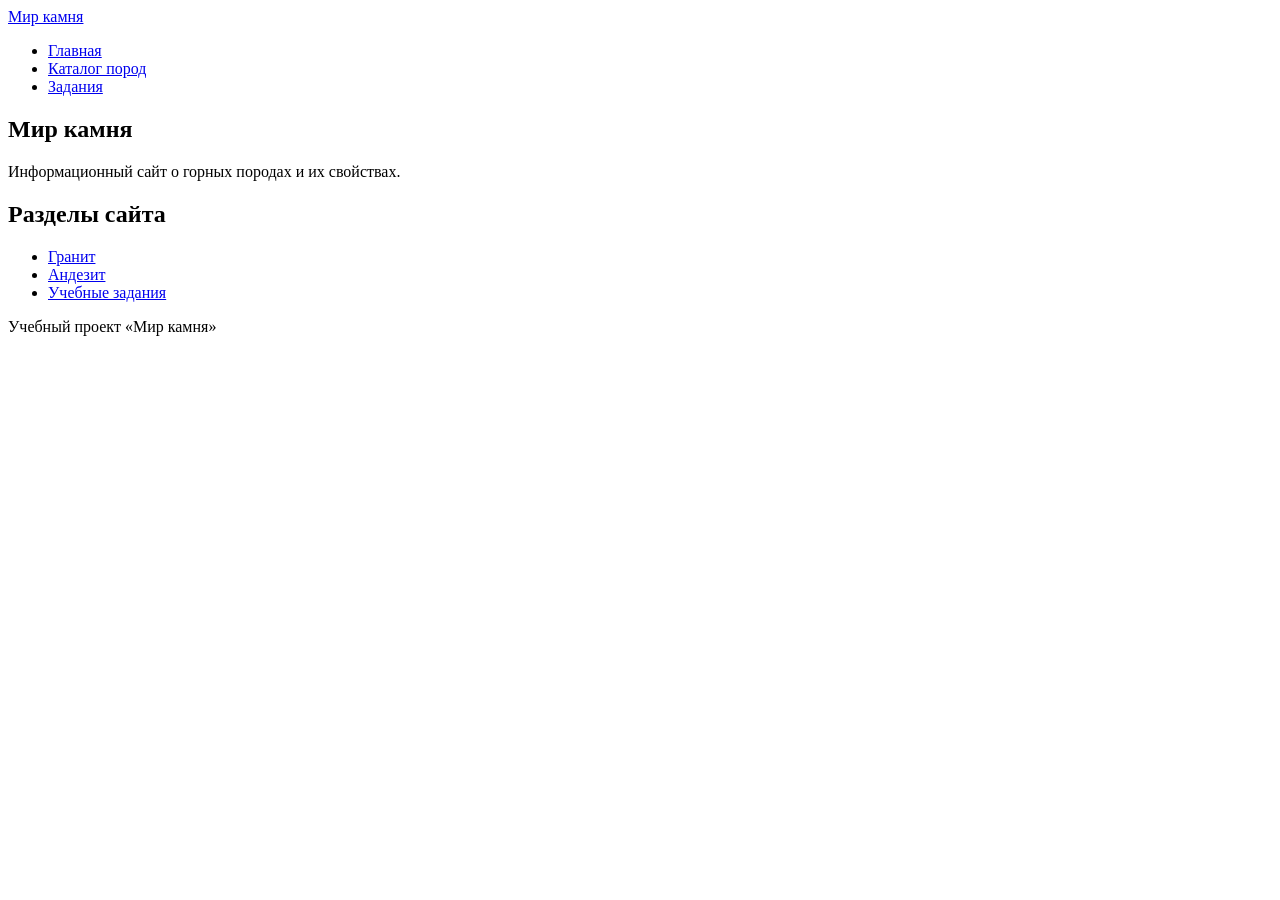
==== index.html @ 458636f0 "Create site structure and pages" ====
<!DOCTYPE html>
<html lang="ru">
<head>
  <meta charset="UTF-8">
  <meta name="viewport" content="width=device-width, initial-scale=1.0">
  <title>Мир камня — Главная</title>
  <link rel="stylesheet" href="css/style.css">
  <script src="js/script.js" defer></script>
</head>
<body>
  <header class="site-header">
    <a class="site-logo" href="index.html">Мир камня</a>
    <nav class="site-nav" aria-label="Основная навигация">
      <ul>
        <li><a href="index.html" aria-current="page">Главная</a></li>
        <li><a href="catalog.html">Каталог пород</a></li>
        <li><a href="assignments.html">Задания</a></li>
      </ul>
    </nav>
  </header>

  <main>
    <section>
      <h1>Мир камня</h1>
      <p>Информационный сайт о горных породах и их свойствах.</p>
    </section>

    <section>
      <h2>Разделы сайта</h2>
      <ul>
        <li><a href="catalog.html#granite">Гранит</a></li>
        <li><a href="catalog.html#andesite">Андезит</a></li>
        <li><a href="assignments.html">Учебные задания</a></li>
      </ul>
    </section>
  </main>

  <footer class="site-footer">
    <p>Учебный проект «Мир камня»</p>
  </footer>
</body>
</html>
---- css/style.css ----
/* Общие стили будут добавлены на втором этапе. */
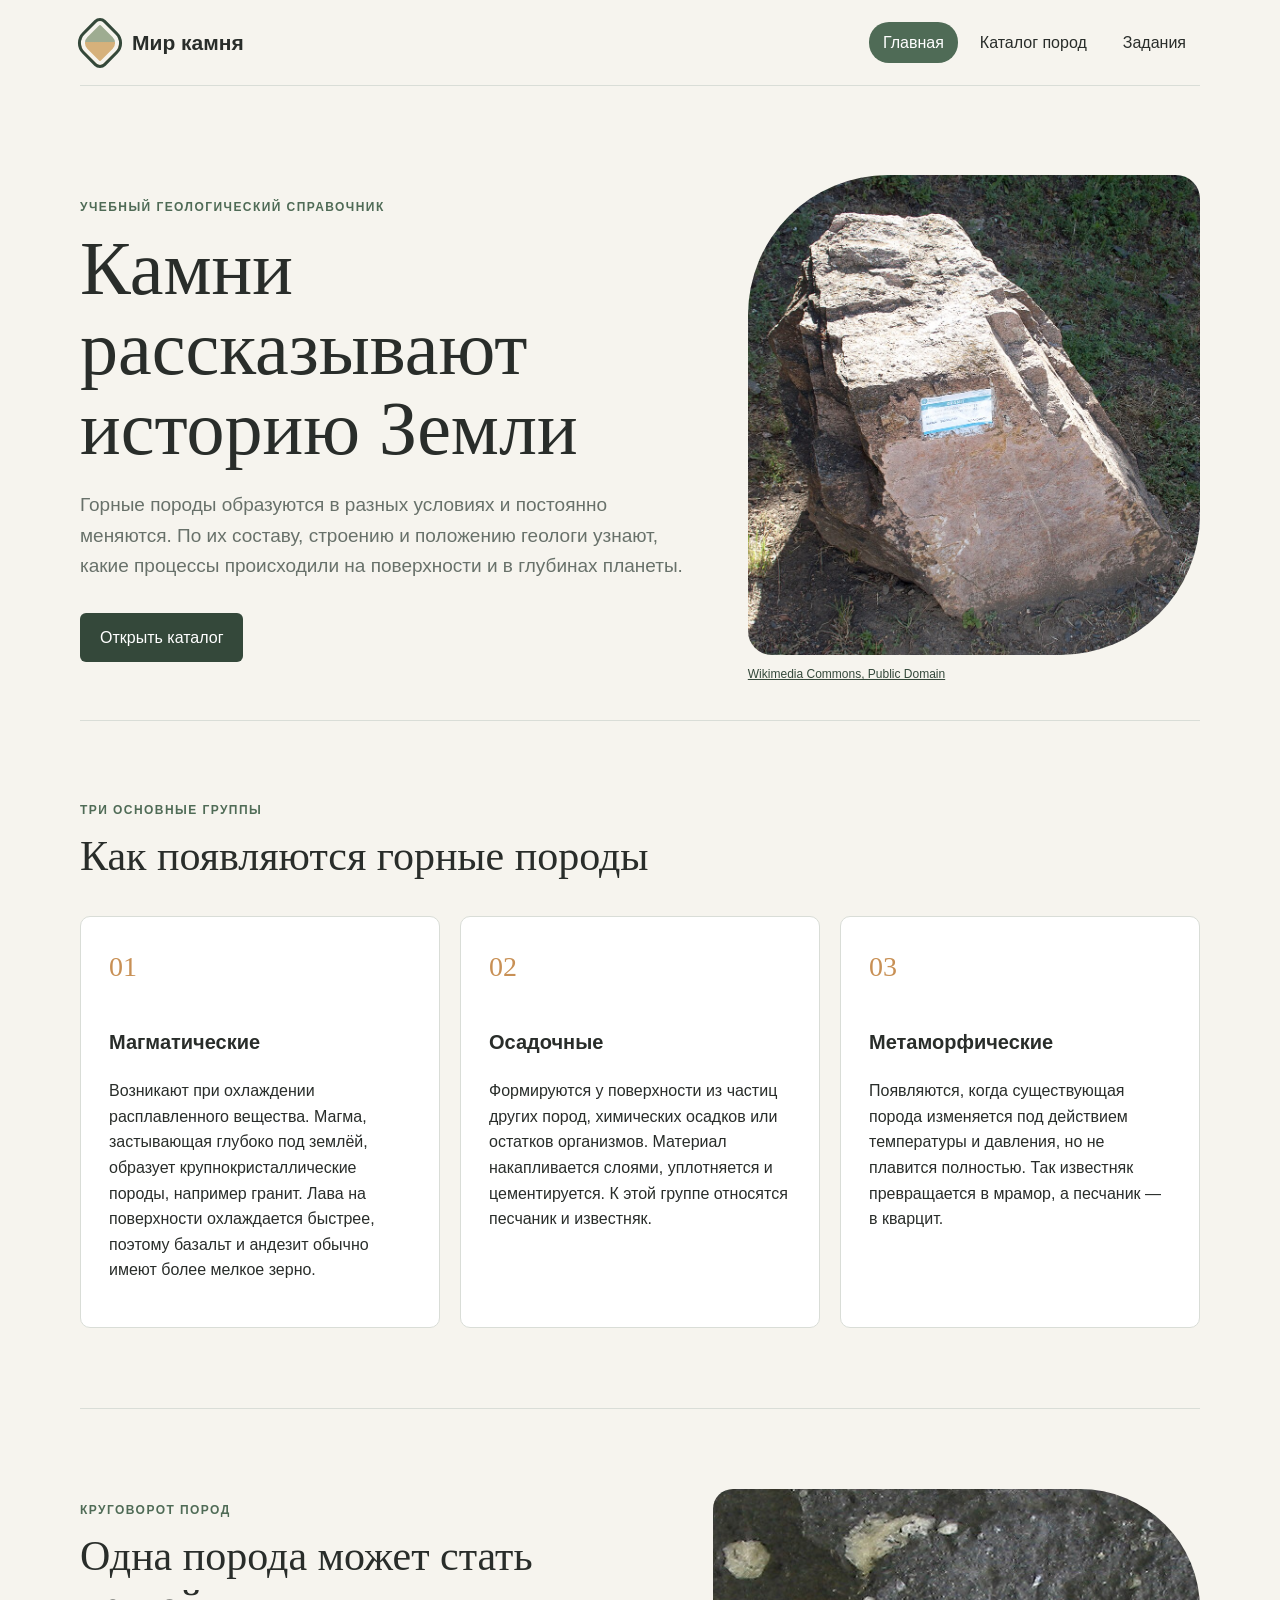
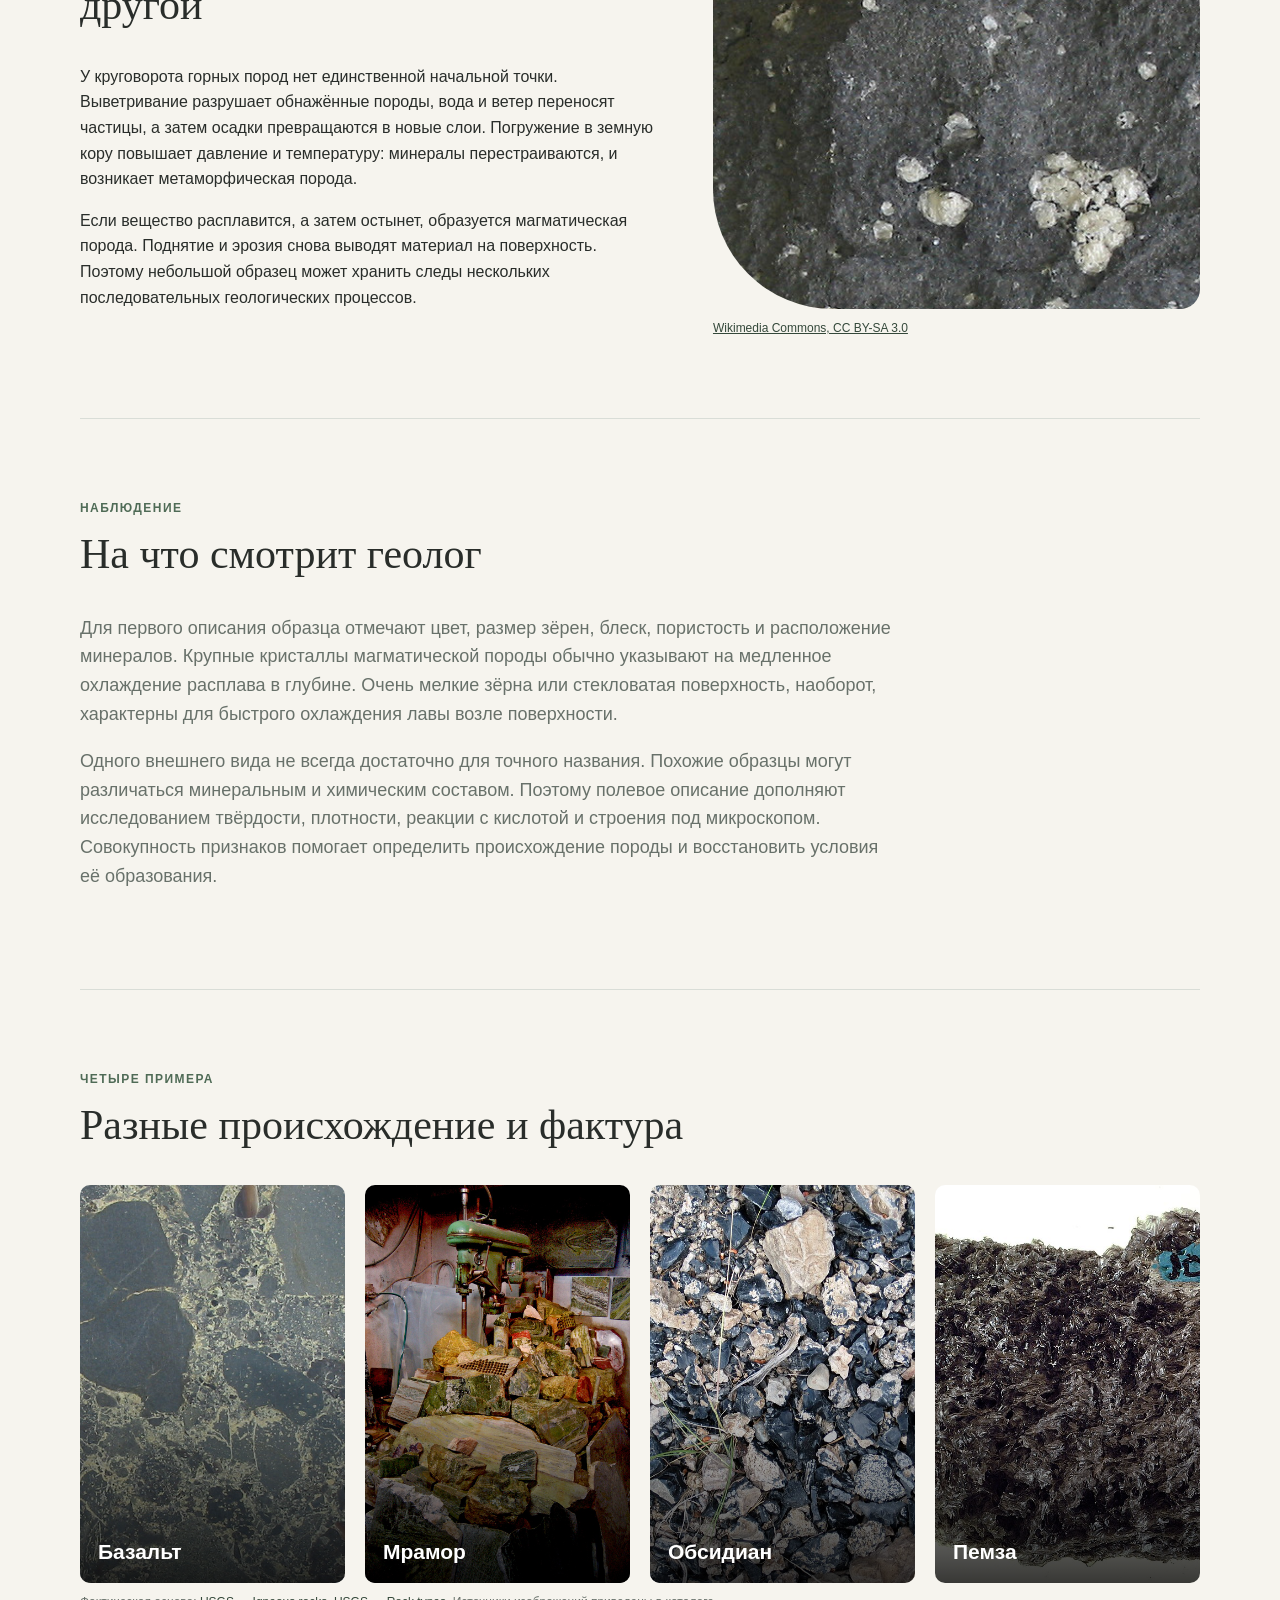
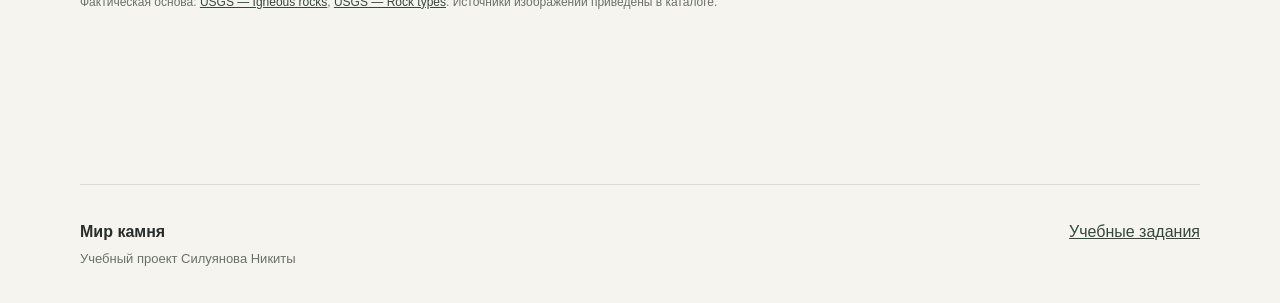
==== commit 98739c16: "Build rock catalog and add flexbox task" ====
--- a/index.html
+++ b/index.html
@@ -20,23 +20,62 @@
   </header>
 
   <main>
-    <section>
-      <h1>Мир камня</h1>
-      <p>Информационный сайт о горных породах и их свойствах.</p>
+    <section class="hero">
+      <div>
+        <p class="eyebrow">Учебный геологический справочник</p>
+        <h1>Камни рассказывают историю Земли</h1>
+        <p>Горные породы образуются в разных условиях и постоянно меняются. По их составу, строению и положению геологи узнают, какие процессы происходили на поверхности и в глубинах планеты.</p>
+        <a class="button" href="catalog.html">Открыть каталог</a>
+      </div>
+      <figure class="hero-image">
+        <img src="assets/images/rocks/granite.jpg" alt="Образец крупнозернистого гранита">
+        <figcaption><a href="https://commons.wikimedia.org/wiki/File:Granite,_Kism%C3%B3r%C3%A1gy.jpg">Wikimedia Commons, Public Domain</a></figcaption>
+      </figure>
     </section>
 
-    <section>
-      <h2>Разделы сайта</h2>
-      <ul>
-        <li><a href="catalog.html#granite">Гранит</a></li>
-        <li><a href="catalog.html#andesite">Андезит</a></li>
-        <li><a href="assignments.html">Учебные задания</a></li>
-      </ul>
+    <section class="content-section">
+      <p class="eyebrow">Три основные группы</p>
+      <h2>Как появляются горные породы</h2>
+      <div class="info-grid">
+        <article class="info-card"><span class="card-number">01</span><h3>Магматические</h3><p>Возникают при охлаждении расплавленного вещества. Магма, застывающая глубоко под землёй, образует крупнокристаллические породы, например гранит. Лава на поверхности охлаждается быстрее, поэтому базальт и андезит обычно имеют более мелкое зерно.</p></article>
+        <article class="info-card"><span class="card-number">02</span><h3>Осадочные</h3><p>Формируются у поверхности из частиц других пород, химических осадков или остатков организмов. Материал накапливается слоями, уплотняется и цементируется. К этой группе относятся песчаник и известняк.</p></article>
+        <article class="info-card"><span class="card-number">03</span><h3>Метаморфические</h3><p>Появляются, когда существующая порода изменяется под действием температуры и давления, но не плавится полностью. Так известняк превращается в мрамор, а песчаник — в кварцит.</p></article>
+      </div>
+    </section>
+
+    <section class="content-section split-section">
+      <div>
+        <p class="eyebrow">Круговорот пород</p>
+        <h2>Одна порода может стать другой</h2>
+        <p>У круговорота горных пород нет единственной начальной точки. Выветривание разрушает обнажённые породы, вода и ветер переносят частицы, а затем осадки превращаются в новые слои. Погружение в земную кору повышает давление и температуру: минералы перестраиваются, и возникает метаморфическая порода.</p>
+        <p>Если вещество расплавится, а затем остынет, образуется магматическая порода. Поднятие и эрозия снова выводят материал на поверхность. Поэтому небольшой образец может хранить следы нескольких последовательных геологических процессов.</p>
+      </div>
+      <figure>
+        <img src="assets/images/rocks/andesite.jpg" alt="Образец миндалекаменного андезита">
+        <figcaption><a href="https://commons.wikimedia.org/wiki/File:Amygdaloidal_andesite.jpg">Wikimedia Commons, CC BY-SA 3.0</a></figcaption>
+      </figure>
+    </section>
+
+    <section class="content-section text-section">
+      <p class="eyebrow">Наблюдение</p>
+      <h2>На что смотрит геолог</h2>
+      <p>Для первого описания образца отмечают цвет, размер зёрен, блеск, пористость и расположение минералов. Крупные кристаллы магматической породы обычно указывают на медленное охлаждение расплава в глубине. Очень мелкие зёрна или стекловатая поверхность, наоборот, характерны для быстрого охлаждения лавы возле поверхности.</p>
+      <p>Одного внешнего вида не всегда достаточно для точного названия. Похожие образцы могут различаться минеральным и химическим составом. Поэтому полевое описание дополняют исследованием твёрдости, плотности, реакции с кислотой и строения под микроскопом. Совокупность признаков помогает определить происхождение породы и восстановить условия её образования.</p>
+    </section>
+
+    <section class="content-section">
+      <p class="eyebrow">Четыре примера</p>
+      <h2>Разные происхождение и фактура</h2>
+      <div class="rock-preview-grid">
+        <a class="rock-preview" href="catalog.html#basalt"><img src="assets/images/rocks/basalt.jpg" alt="Образец базальта"><span>Базальт</span></a>
+        <a class="rock-preview" href="catalog.html#marble"><img src="assets/images/rocks/marble.jpg" alt="Образцы мрамора"><span>Мрамор</span></a>
+        <a class="rock-preview" href="catalog.html#obsidian"><img src="assets/images/rocks/obsidian.jpg" alt="Образцы обсидиана"><span>Обсидиан</span></a>
+        <a class="rock-preview" href="catalog.html#pumice"><img src="assets/images/rocks/pumice.jpg" alt="Образец пемзы"><span>Пемза</span></a>
+      </div>
+      <p class="sources">Фактическая основа: <a href="https://www.usgs.gov/faqs/what-are-igneous-rocks">USGS — Igneous rocks</a>, <a href="https://www.usgs.gov/educational-resources/whats-new-weeks-9-12">USGS — Rock types</a>. Источники изображений приведены в каталоге.</p>
     </section>
   </main>
 
-  <footer class="site-footer">
-    <p>Учебный проект «Мир камня»</p>
-  </footer>
+  <footer class="site-footer"><div><strong>Мир камня</strong><p>Учебный проект Силуянова Никиты</p></div><a href="assignments.html">Учебные задания</a></footer>
 </body>
 </html>
--- a/css/style.css
+++ b/css/style.css
@@ -1 +1,392 @@
-/* Общие стили будут добавлены на втором этапе. */
+:root {
+  --ink: #292d2a;
+  --muted: #68716a;
+  --paper: #f6f4ee;
+  --surface: #ffffff;
+  --green: #4f6b56;
+  --green-dark: #34483a;
+  --sand: #c89055;
+  --line: #d9ddd7;
+}
+
+* {
+  box-sizing: border-box;
+}
+
+html {
+  scroll-behavior: smooth;
+}
+
+body {
+  margin: 0;
+  color: var(--ink);
+  background: var(--paper);
+  font-family: Arial, Helvetica, sans-serif;
+  line-height: 1.6;
+}
+
+a {
+  color: var(--green-dark);
+}
+
+img {
+  display: block;
+  max-width: 100%;
+}
+
+.site-header,
+main,
+.site-footer {
+  width: min(1120px, calc(100% - 40px));
+  margin: 0 auto;
+}
+
+.site-header {
+  display: flex;
+  align-items: center;
+  justify-content: space-between;
+  min-height: 86px;
+  border-bottom: 1px solid var(--line);
+}
+
+.site-logo {
+  display: inline-flex;
+  gap: 12px;
+  align-items: center;
+  color: var(--ink);
+  font-size: 21px;
+  font-weight: 700;
+  text-decoration: none;
+}
+
+.site-logo::before {
+  width: 34px;
+  height: 34px;
+  content: "";
+  transform: rotate(45deg);
+  border: 3px solid var(--green-dark);
+  border-radius: 8px 15px 8px 15px;
+  background: linear-gradient(135deg, #9eac91 0 48%, #d6b17b 49% 100%);
+  box-shadow: inset 0 0 0 4px var(--paper);
+}
+
+.site-nav ul {
+  display: flex;
+  gap: 8px;
+  margin: 0;
+  padding: 0;
+  list-style: none;
+}
+
+.site-nav a {
+  display: block;
+  padding: 8px 14px;
+  border-radius: 20px;
+  color: var(--ink);
+  text-decoration: none;
+}
+
+.site-nav a:hover,
+.site-nav a[aria-current="page"] {
+  color: #ffffff;
+  background: var(--green);
+}
+
+main {
+  padding: 54px 0 80px;
+}
+
+h1,
+h2,
+h3,
+p {
+  margin-top: 0;
+}
+
+h1 {
+  max-width: 760px;
+  margin-bottom: 22px;
+  font-family: Georgia, "Times New Roman", serif;
+  font-size: clamp(42px, 7vw, 76px);
+  font-weight: 500;
+  line-height: 1.05;
+}
+
+h2 {
+  font-family: Georgia, "Times New Roman", serif;
+  font-size: clamp(29px, 4vw, 42px);
+  font-weight: 500;
+  line-height: 1.15;
+}
+
+h3 {
+  font-size: 20px;
+}
+
+.eyebrow,
+.rock-type {
+  color: var(--green);
+  font-size: 12px;
+  font-weight: 700;
+  letter-spacing: 0.12em;
+  text-transform: uppercase;
+}
+
+.hero {
+  display: grid;
+  grid-template-columns: 1.15fr 0.85fr;
+  gap: 56px;
+  align-items: center;
+  min-height: 580px;
+}
+
+.hero > div > p:not(.eyebrow) {
+  max-width: 620px;
+  color: var(--muted);
+  font-size: 19px;
+}
+
+.hero-image img,
+.split-section img {
+  width: 100%;
+  height: 480px;
+  border-radius: 140px 24px 140px 24px;
+  object-fit: cover;
+}
+
+figure {
+  margin: 0;
+}
+
+figcaption,
+.sources {
+  margin-top: 10px;
+  color: var(--muted);
+  font-size: 12px;
+}
+
+.button {
+  display: inline-block;
+  margin-top: 12px;
+  padding: 12px 20px;
+  border-radius: 6px;
+  color: #ffffff;
+  background: var(--green-dark);
+  text-decoration: none;
+}
+
+.content-section {
+  padding: 80px 0;
+  border-top: 1px solid var(--line);
+}
+
+.text-section > p:not(.eyebrow) {
+  max-width: 820px;
+  color: var(--muted);
+  font-size: 18px;
+}
+
+.info-grid,
+.rock-preview-grid,
+.assignment-grid {
+  display: grid;
+  grid-template-columns: repeat(3, 1fr);
+  gap: 20px;
+  margin-top: 36px;
+}
+
+.info-card,
+.assignment-card {
+  padding: 28px;
+  border: 1px solid var(--line);
+  border-radius: 10px;
+  background: var(--surface);
+}
+
+.card-number,
+.assignment-card > span {
+  display: block;
+  margin-bottom: 36px;
+  color: var(--sand);
+  font-family: Georgia, "Times New Roman", serif;
+  font-size: 28px;
+}
+
+.split-section {
+  display: grid;
+  grid-template-columns: 1fr 0.85fr;
+  gap: 60px;
+  align-items: center;
+}
+
+.split-section img {
+  height: 420px;
+  border-radius: 20px 120px 20px 120px;
+}
+
+.rock-preview-grid {
+  grid-template-columns: repeat(4, 1fr);
+}
+
+.rock-preview {
+  position: relative;
+  min-height: 280px;
+  overflow: hidden;
+  border-radius: 10px;
+  color: #ffffff;
+}
+
+.rock-preview::after {
+  position: absolute;
+  inset: 40% 0 0;
+  content: "";
+  background: linear-gradient(transparent, rgba(0, 0, 0, 0.78));
+}
+
+.rock-preview img {
+  width: 100%;
+  height: 100%;
+  object-fit: cover;
+  transition: transform 0.3s ease;
+}
+
+.rock-preview:hover img {
+  transform: scale(1.04);
+}
+
+.rock-preview span {
+  position: absolute;
+  z-index: 1;
+  right: 18px;
+  bottom: 14px;
+  left: 18px;
+  font-size: 21px;
+  font-weight: 700;
+}
+
+.page-intro {
+  max-width: 760px;
+  margin-bottom: 56px;
+}
+
+.page-intro > p:last-child {
+  color: var(--muted);
+  font-size: 18px;
+}
+
+.rock-catalog {
+  display: grid;
+  gap: 24px;
+}
+
+.rock-card {
+  display: grid;
+  grid-template-columns: 300px 1fr;
+  gap: 32px;
+  overflow: hidden;
+  border: 1px solid var(--line);
+  border-radius: 10px;
+  background: var(--surface);
+  scroll-margin-top: 20px;
+}
+
+.rock-card img {
+  width: 100%;
+  height: 260px;
+  object-fit: cover;
+}
+
+.rock-card > div {
+  align-self: center;
+  padding: 25px 32px 25px 0;
+}
+
+.rock-card h2 {
+  margin: 4px 0 12px;
+  font-size: 32px;
+}
+
+.rock-card a {
+  color: var(--muted);
+  font-size: 12px;
+}
+
+.assignment-grid {
+  grid-template-columns: repeat(2, 1fr);
+}
+
+.assignment-card {
+  min-height: 270px;
+}
+
+.assignment-card a {
+  display: inline-block;
+  margin-top: 10px;
+  font-weight: 700;
+}
+
+.assignment-card.is-planned {
+  color: var(--muted);
+  background: transparent;
+}
+
+.site-footer {
+  display: flex;
+  justify-content: space-between;
+  padding: 34px 0;
+  border-top: 1px solid var(--line);
+}
+
+.site-footer p {
+  margin: 4px 0 0;
+  color: var(--muted);
+  font-size: 13px;
+}
+
+@media (max-width: 760px) {
+  .site-header,
+  .site-footer {
+    align-items: flex-start;
+    flex-direction: column;
+    gap: 20px;
+    padding: 20px 0;
+  }
+
+  .site-nav ul {
+    flex-wrap: wrap;
+  }
+
+  main {
+    padding-top: 36px;
+  }
+
+  h1 {
+    overflow-wrap: anywhere;
+    font-size: 38px;
+  }
+
+  .hero,
+  .split-section,
+  .rock-card {
+    grid-template-columns: 1fr;
+  }
+
+  .hero {
+    gap: 32px;
+  }
+
+  .hero-image img,
+  .split-section img {
+    height: 340px;
+  }
+
+  .info-grid,
+  .rock-preview-grid,
+  .assignment-grid {
+    grid-template-columns: 1fr;
+  }
+
+  .rock-card > div {
+    padding: 4px 24px 26px;
+  }
+}
